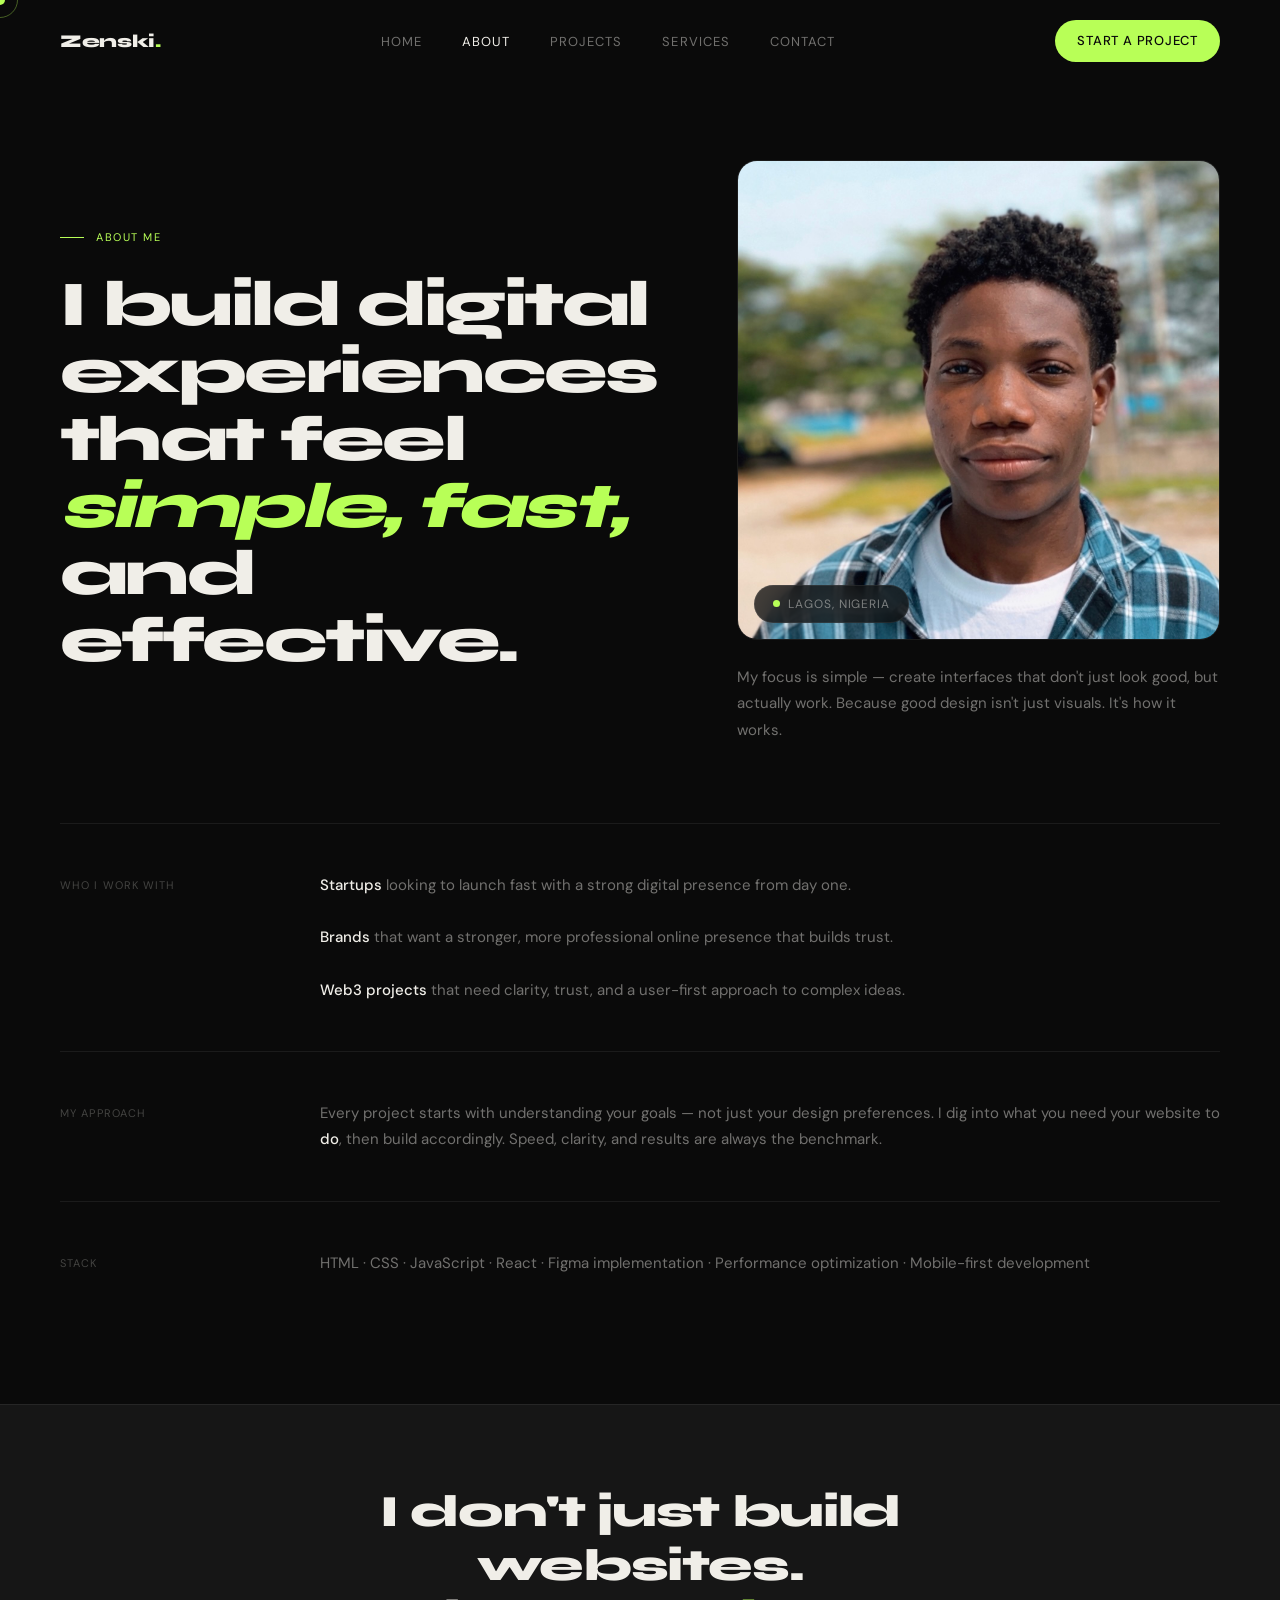
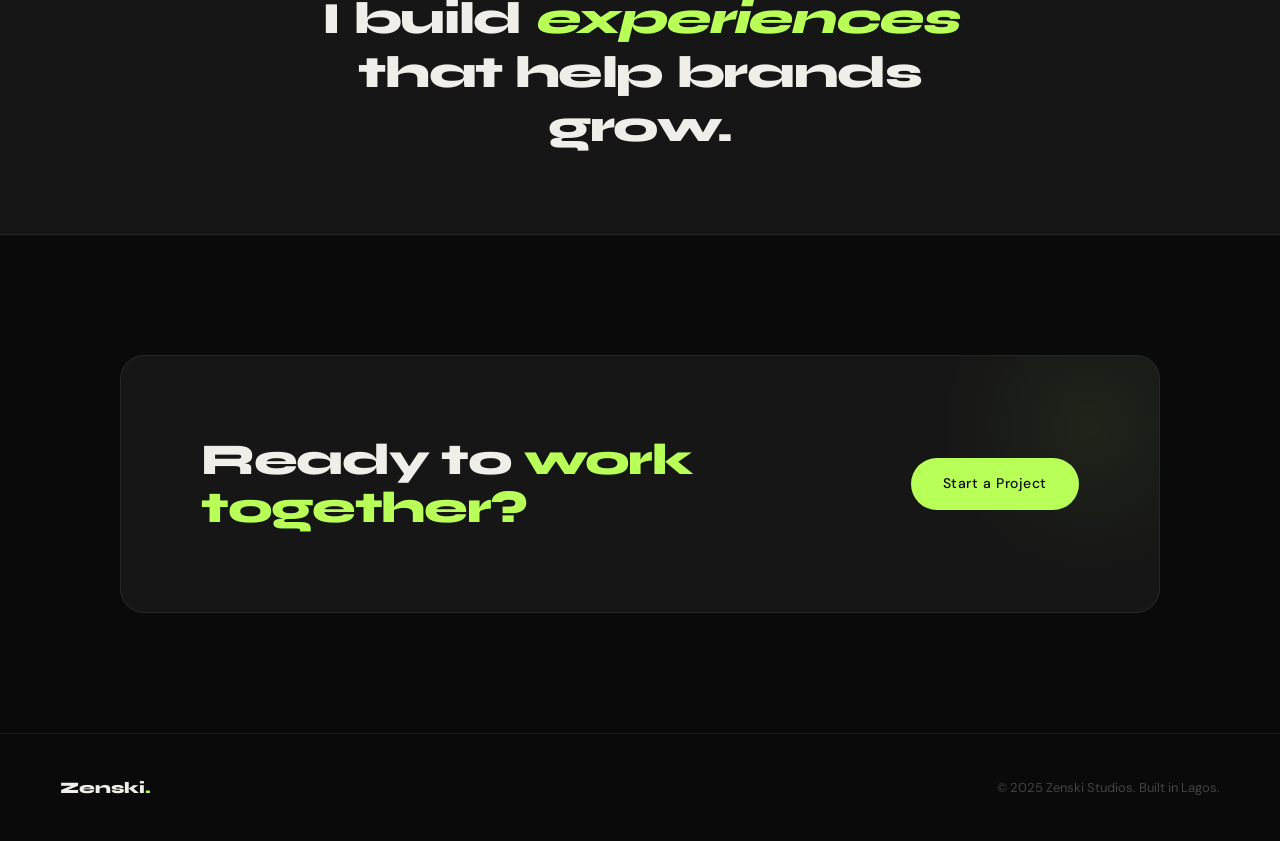
==== about.html @ ad173f5f "Add files via upload" ====
<!DOCTYPE html>
<html lang="en">
<head>
<meta charset="UTF-8">
<meta name="viewport" content="width=device-width, initial-scale=1.0">
<title>About — Zenski Studios</title>
<link rel="preconnect" href="https://fonts.googleapis.com">
<link rel="preconnect" href="https://fonts.gstatic.com" crossorigin>
<link href="https://fonts.googleapis.com/css2?family=Syne:wght@400;700;800&family=DM+Sans:ital,opsz,wght@0,9..40,300;0,9..40,400;0,9..40,500;1,9..40,300&display=swap" rel="stylesheet">
<link rel="stylesheet" href="styles.css">
</head>
<body>
<div class="cursor" id="cursor"></div>
<div class="cursor-ring" id="cursor-ring"></div>

<nav id="nav">
  <a href="index.html" class="nav-logo">Zenski<span>.</span></a>
  <ul class="nav-links">
    <li><a href="index.html">Home</a></li>
    <li><a href="about.html">About</a></li>
    <li><a href="projects.html">Projects</a></li>
    <li><a href="services.html">Services</a></li>
    <li><a href="contact.html">Contact</a></li>
  </ul>
  <a href="contact.html" class="nav-cta">Start a Project</a>
</nav>

<div class="about-hero">
  <div>
    <div class="section-label">About me</div>
    <h1>I build digital experiences that feel <em>simple, fast,</em> and effective.</h1>
  </div>
  <div style="display:flex;flex-direction:column;gap:24px">
    <div style="position:relative;border-radius:20px;overflow:hidden;border:1px solid var(--border);aspect-ratio:3/4;max-height:480px">
      <img src="[data-uri]" alt="Zenski — Frontend Developer based in Lagos" style="width:100%;height:100%;object-fit:cover;object-position:center top;display:block">
      <div style="position:absolute;bottom:16px;left:16px;background:rgba(10,10,10,0.75);backdrop-filter:blur(12px);border:1px solid var(--border);border-radius:40px;padding:8px 18px;font-size:12px;letter-spacing:0.08em;text-transform:uppercase;color:var(--text-muted);display:flex;align-items:center;gap:8px">
        <span style="width:7px;height:7px;border-radius:50%;background:var(--accent);display:inline-block;animation:pulse 2s infinite"></span>
        Lagos, Nigeria
      </div>
    </div>
    <p style="font-size:15px;color:var(--text-muted);line-height:1.75">My focus is simple — create interfaces that don't just look good, but actually work. Because good design isn't just visuals. It's how it works.</p>
  </div>
</div>

<div class="about-body">
  <div class="about-block reveal">
    <div class="about-block-label">Who I work with</div>
    <div class="about-block-content">
      <strong>Startups</strong> looking to launch fast with a strong digital presence from day one.<br><br>
      <strong>Brands</strong> that want a stronger, more professional online presence that builds trust.<br><br>
      <strong>Web3 projects</strong> that need clarity, trust, and a user-first approach to complex ideas.
    </div>
  </div>
  <div class="about-block reveal">
    <div class="about-block-label">My approach</div>
    <div class="about-block-content">
      Every project starts with understanding your goals — not just your design preferences. I dig into what you need your website to <strong>do</strong>, then build accordingly. Speed, clarity, and results are always the benchmark.
    </div>
  </div>
  <div class="about-block reveal">
    <div class="about-block-label">Stack</div>
    <div class="about-block-content">
      HTML · CSS · JavaScript · React · Figma implementation · Performance optimization · Mobile-first development
    </div>
  </div>
</div>

<div class="about-statement">
  <p>I don't just build websites.<br>I build <em>experiences</em> that help brands grow.</p>
</div>

<section class="section" style="padding-bottom:120px">
  <div class="cta-strip reveal">
    <h2>Ready to <span>work together?</span></h2>
    <a href="contact.html" class="btn-primary" style="white-space:nowrap;flex-shrink:0">Start a Project</a>
  </div>
</section>

<footer>
  <span class="foot-logo">Zenski<span>.</span></span>
  <p>© 2025 Zenski Studios. Built in Lagos.</p>
</footer>

<script src="main.js"></script>
</body>
</html>
---- styles.css ----
*, *::before, *::after { box-sizing: border-box; margin: 0; padding: 0; }

:root {
  --bg: #0A0A0A;
  --bg2: #111111;
  --bg3: #161616;
  --border: rgba(255,255,255,0.07);
  --border-hover: rgba(255,255,255,0.14);
  --text: #F0EEE8;
  --text-muted: rgba(240,238,232,0.45);
  --text-dim: rgba(240,238,232,0.25);
  --accent: #B8FF57;
  --accent-dark: #8FD130;
  --accent-glow: rgba(184,255,87,0.12);
}

html { scroll-behavior: smooth; }

body {
  background: var(--bg);
  color: var(--text);
  font-family: 'DM Sans', sans-serif;
  font-size: 16px;
  line-height: 1.7;
  overflow-x: hidden;
  cursor: none;
}

.cursor {
  width: 10px; height: 10px;
  background: var(--accent);
  border-radius: 50%;
  position: fixed;
  top: 0; left: 0;
  pointer-events: none;
  z-index: 9999;
  transform: translate(-50%, -50%);
  transition: width 0.2s, height 0.2s;
}
.cursor-ring {
  width: 36px; height: 36px;
  border: 1px solid rgba(184,255,87,0.35);
  border-radius: 50%;
  position: fixed;
  top: 0; left: 0;
  pointer-events: none;
  z-index: 9998;
  transform: translate(-50%, -50%);
}

nav {
  position: fixed;
  top: 0; left: 0; right: 0;
  z-index: 100;
  padding: 20px 60px;
  display: flex;
  align-items: center;
  justify-content: space-between;
  border-bottom: 1px solid transparent;
  transition: border-color 0.3s, background 0.3s, backdrop-filter 0.3s;
}
nav.scrolled {
  border-color: var(--border);
  background: rgba(10,10,10,0.85);
  backdrop-filter: blur(20px);
}
.nav-logo {
  font-family: 'Syne', sans-serif;
  font-weight: 800;
  font-size: 18px;
  letter-spacing: -0.02em;
  color: var(--text);
  text-decoration: none;
}
.nav-logo span { color: var(--accent); }
.nav-links {
  display: flex;
  gap: 40px;
  list-style: none;
}
.nav-links a {
  font-size: 13px;
  letter-spacing: 0.08em;
  text-transform: uppercase;
  color: var(--text-muted);
  text-decoration: none;
  transition: color 0.2s;
}
.nav-links a:hover, .nav-links a.active { color: var(--text); }
.nav-cta {
  font-size: 13px;
  letter-spacing: 0.06em;
  text-transform: uppercase;
  background: var(--accent);
  color: #0A0A0A;
  border: none;
  padding: 10px 22px;
  border-radius: 40px;
  font-family: 'DM Sans', sans-serif;
  font-weight: 500;
  cursor: none;
  text-decoration: none;
  transition: background 0.2s, transform 0.15s;
}
.nav-cta:hover { background: var(--accent-dark); transform: translateY(-1px); }

.btn-primary {
  background: var(--accent);
  color: #0A0A0A;
  font-family: 'DM Sans', sans-serif;
  font-size: 14px;
  font-weight: 500;
  letter-spacing: 0.04em;
  padding: 14px 32px;
  border-radius: 40px;
  border: none;
  cursor: none;
  text-decoration: none;
  transition: transform 0.15s, background 0.2s;
  display: inline-block;
}
.btn-primary:hover { transform: translateY(-2px); background: var(--accent-dark); }
.btn-ghost {
  background: transparent;
  color: var(--text-muted);
  font-family: 'DM Sans', sans-serif;
  font-size: 14px;
  letter-spacing: 0.04em;
  padding: 14px 28px;
  border-radius: 40px;
  border: 1px solid var(--border);
  cursor: none;
  text-decoration: none;
  transition: color 0.2s, border-color 0.2s, transform 0.15s;
  display: inline-block;
}
.btn-ghost:hover { color: var(--text); border-color: var(--border-hover); transform: translateY(-2px); }

.section { padding: 120px 60px; }
.section-label {
  font-size: 11px;
  letter-spacing: 0.14em;
  text-transform: uppercase;
  color: var(--accent);
  margin-bottom: 24px;
  display: flex;
  align-items: center;
  gap: 12px;
}
.section-label::before {
  content: '';
  display: inline-block;
  width: 24px;
  height: 1px;
  background: var(--accent);
}

.cta-strip {
  margin: 0 60px;
  border-radius: 24px;
  background: var(--bg3);
  border: 1px solid var(--border);
  padding: 80px 80px;
  display: flex;
  align-items: center;
  justify-content: space-between;
  gap: 40px;
  position: relative;
  overflow: hidden;
}
.cta-strip::before {
  content: '';
  position: absolute;
  top: -80px; right: -80px;
  width: 300px; height: 300px;
  background: radial-gradient(circle, rgba(184,255,87,0.06) 0%, transparent 70%);
  pointer-events: none;
}
.cta-strip h2 {
  font-family: 'Syne', sans-serif;
  font-size: clamp(26px, 3.5vw, 44px);
  font-weight: 800;
  letter-spacing: -0.03em;
  line-height: 1.1;
  max-width: 500px;
}
.cta-strip h2 span { color: var(--accent); }

footer {
  border-top: 1px solid var(--border);
  padding: 40px 60px;
  display: flex;
  align-items: center;
  justify-content: space-between;
}
.foot-logo {
  font-family: 'Syne', sans-serif;
  font-weight: 800;
  font-size: 16px;
  color: var(--text);
}
.foot-logo span { color: var(--accent); }
footer p { font-size: 13px; color: var(--text-dim); }

.reveal {
  opacity: 0;
  transform: translateY(32px);
  transition: opacity 0.7s ease, transform 0.7s ease;
}
.reveal.visible { opacity: 1; transform: none; }

@keyframes fadeSlideUp {
  from { opacity: 0; transform: translateY(24px); }
  to { opacity: 1; transform: translateY(0); }
}
@keyframes pulse {
  0%, 100% { opacity: 1; transform: scale(1); }
  50% { opacity: 0.6; transform: scale(0.85); }
}

/* Hero */
.hero {
  min-height: 100vh;
  display: flex;
  flex-direction: column;
  justify-content: center;
  padding: 160px 60px 80px;
  position: relative;
  overflow: hidden;
}
.hero-bg-text {
  position: absolute;
  top: 50%; left: -20px;
  transform: translateY(-50%);
  font-family: 'Syne', sans-serif;
  font-size: clamp(100px, 18vw, 280px);
  font-weight: 800;
  color: rgba(255,255,255,0.025);
  letter-spacing: -0.04em;
  line-height: 1;
  pointer-events: none;
  white-space: nowrap;
  user-select: none;
}
.hero-badge {
  display: inline-flex;
  align-items: center;
  gap: 8px;
  background: var(--bg3);
  border: 1px solid var(--border);
  border-radius: 40px;
  padding: 6px 16px 6px 6px;
  font-size: 12px;
  letter-spacing: 0.06em;
  text-transform: uppercase;
  color: var(--text-muted);
  margin-bottom: 48px;
  width: fit-content;
  animation: fadeSlideUp 0.8s ease forwards;
}
.hero-badge .dot {
  width: 8px; height: 8px;
  background: var(--accent);
  border-radius: 50%;
  animation: pulse 2s infinite;
}
.hero h1 {
  font-family: 'Syne', sans-serif;
  font-size: clamp(44px, 7.5vw, 96px);
  font-weight: 800;
  line-height: 1.0;
  letter-spacing: -0.04em;
  max-width: 820px;
  margin-bottom: 32px;
  animation: fadeSlideUp 0.8s 0.1s ease both;
}
.hero h1 em { font-style: italic; color: var(--accent); }
.hero-sub {
  font-size: clamp(15px, 1.5vw, 18px);
  color: var(--text-muted);
  max-width: 460px;
  line-height: 1.65;
  margin-bottom: 52px;
  font-weight: 300;
  animation: fadeSlideUp 0.8s 0.2s ease both;
}
.hero-actions {
  display: flex;
  gap: 16px;
  align-items: center;
  animation: fadeSlideUp 0.8s 0.3s ease both;
}
.hero-scroll {
  position: absolute;
  bottom: 40px; left: 60px;
  display: flex;
  align-items: center;
  gap: 12px;
  font-size: 11px;
  letter-spacing: 0.1em;
  text-transform: uppercase;
  color: var(--text-dim);
  animation: fadeSlideUp 0.8s 0.5s ease both;
}
.hero-scroll-line {
  width: 40px; height: 1px;
  background: var(--text-dim);
}

/* Stats */
.stats-row {
  display: grid;
  grid-template-columns: repeat(3, 1fr);
  gap: 1px;
  background: var(--border);
  border-top: 1px solid var(--border);
}
.stat-item {
  background: var(--bg);
  padding: 36px 60px;
}
.stat-num {
  font-family: 'Syne', sans-serif;
  font-size: 44px;
  font-weight: 800;
  letter-spacing: -0.03em;
  color: var(--accent);
  line-height: 1;
  margin-bottom: 6px;
}
.stat-label {
  font-size: 13px;
  color: var(--text-muted);
  letter-spacing: 0.06em;
  text-transform: uppercase;
}

/* Value */
.value-grid {
  display: grid;
  grid-template-columns: 1fr 1fr;
  gap: 80px;
  align-items: start;
}
.value-headline {
  font-family: 'Syne', sans-serif;
  font-size: clamp(32px, 4vw, 52px);
  font-weight: 800;
  letter-spacing: -0.03em;
  line-height: 1.1;
}
.value-headline span { color: var(--accent); }
.value-list { margin-top: 40px; list-style: none; }
.value-list li {
  padding: 20px 0;
  border-bottom: 1px solid var(--border);
  display: flex;
  gap: 20px;
  align-items: flex-start;
  font-size: 15px;
  color: var(--text-muted);
  line-height: 1.6;
}
.value-list li:first-child { border-top: 1px solid var(--border); }
.value-list .check {
  width: 22px; height: 22px;
  border-radius: 50%;
  background: var(--accent-glow);
  border: 1px solid var(--accent);
  flex-shrink: 0;
  display: flex;
  align-items: center;
  justify-content: center;
  margin-top: 2px;
  font-size: 11px;
  color: var(--accent);
}

/* Services grid */
.services-grid {
  display: grid;
  grid-template-columns: repeat(3, 1fr);
  gap: 1px;
  background: var(--border);
  border: 1px solid var(--border);
  border-radius: 20px;
  overflow: hidden;
  margin-top: 64px;
}
.service-card {
  background: var(--bg2);
  padding: 48px 40px;
  position: relative;
  transition: background 0.25s;
}
.service-card:hover { background: var(--bg3); }
.service-num {
  font-family: 'Syne', sans-serif;
  font-size: 64px;
  font-weight: 800;
  color: rgba(255,255,255,0.04);
  line-height: 1;
  margin-bottom: 32px;
  letter-spacing: -0.04em;
}
.service-title {
  font-family: 'Syne', sans-serif;
  font-size: 20px;
  font-weight: 700;
  margin-bottom: 14px;
  letter-spacing: -0.01em;
}
.service-desc { font-size: 14px; color: var(--text-muted); line-height: 1.65; }
.service-arrow {
  position: absolute;
  top: 40px; right: 40px;
  width: 36px; height: 36px;
  border: 1px solid var(--border);
  border-radius: 50%;
  display: flex;
  align-items: center;
  justify-content: center;
  font-size: 16px;
  color: var(--text-dim);
  transition: border-color 0.2s, color 0.2s, transform 0.2s;
}
.service-card:hover .service-arrow { border-color: var(--accent); color: var(--accent); transform: rotate(45deg); }

/* Projects grid */
.projects-grid {
  display: grid;
  grid-template-columns: repeat(3, 1fr);
  gap: 24px;
  margin-top: 64px;
}
.project-card {
  border: 1px solid var(--border);
  border-radius: 20px;
  overflow: hidden;
  background: var(--bg2);
  transition: border-color 0.25s, transform 0.25s;
  cursor: none;
  text-decoration: none;
  display: block;
  color: inherit;
}
.project-card:hover { border-color: var(--border-hover); transform: translateY(-4px); }
.project-thumb {
  height: 220px;
  position: relative;
  overflow: hidden;
  background: var(--bg3);
  display: flex;
  align-items: center;
  justify-content: center;
}
.project-thumb-inner {
  width: 100%;
  height: 100%;
  display: flex;
  align-items: center;
  justify-content: center;
  font-family: 'Syne', sans-serif;
  font-size: 52px;
  font-weight: 800;
  letter-spacing: -0.04em;
  opacity: 0.12;
  transition: opacity 0.25s;
}
.project-card:hover .project-thumb-inner { opacity: 0.18; }
.project-tag-label {
  position: absolute;
  top: 16px; left: 16px;
  font-size: 11px;
  letter-spacing: 0.08em;
  text-transform: uppercase;
  background: rgba(10,10,10,0.7);
  border: 1px solid var(--border);
  color: var(--text-muted);
  padding: 5px 12px;
  border-radius: 40px;
  backdrop-filter: blur(8px);
}
.project-info { padding: 28px; }
.project-title {
  font-family: 'Syne', sans-serif;
  font-size: 19px;
  font-weight: 700;
  letter-spacing: -0.02em;
  margin-bottom: 10px;
}
.project-desc { font-size: 13.5px; color: var(--text-muted); line-height: 1.6; margin-bottom: 20px; }
.project-tags { display: flex; gap: 8px; flex-wrap: wrap; }
.project-tag-sm {
  font-size: 11px;
  letter-spacing: 0.06em;
  text-transform: uppercase;
  color: var(--accent);
  background: var(--accent-glow);
  border: 1px solid rgba(184,255,87,0.2);
  padding: 4px 10px;
  border-radius: 40px;
}

/* About page */
.about-hero {
  padding: 160px 60px 80px;
  display: grid;
  grid-template-columns: 1fr 1fr;
  gap: 80px;
  align-items: center;
}
.about-hero h1 {
  font-family: 'Syne', sans-serif;
  font-size: clamp(36px, 5vw, 64px);
  font-weight: 800;
  letter-spacing: -0.04em;
  line-height: 1.05;
}
.about-hero h1 em { font-style: italic; color: var(--accent); }
.about-body { padding: 0 60px 80px; }
.about-block {
  border-top: 1px solid var(--border);
  padding: 48px 0;
  display: grid;
  grid-template-columns: 200px 1fr;
  gap: 60px;
  align-items: start;
}
.about-block-label {
  font-size: 11px;
  letter-spacing: 0.1em;
  text-transform: uppercase;
  color: var(--text-dim);
  padding-top: 4px;
}
.about-block-content { font-size: 15px; color: var(--text-muted); line-height: 1.75; }
.about-block-content strong { color: var(--text); font-weight: 500; }
.about-statement {
  background: var(--bg3);
  border-top: 1px solid var(--border);
  border-bottom: 1px solid var(--border);
  padding: 80px 60px;
  text-align: center;
}
.about-statement p {
  font-family: 'Syne', sans-serif;
  font-size: clamp(24px, 3.5vw, 48px);
  font-weight: 800;
  letter-spacing: -0.03em;
  line-height: 1.2;
  max-width: 700px;
  margin: 0 auto;
}
.about-statement p em { color: var(--accent); font-style: italic; }

/* Projects page */
.projects-page-hero { padding: 160px 60px 80px; }
.projects-page-hero h1 {
  font-family: 'Syne', sans-serif;
  font-size: clamp(40px, 6vw, 80px);
  font-weight: 800;
  letter-spacing: -0.04em;
  line-height: 1.0;
  max-width: 700px;
  margin-bottom: 24px;
}
.projects-page-hero p { font-size: 16px; color: var(--text-muted); max-width: 400px; }

.case-study {
  margin: 0 60px 60px;
  border: 1px solid var(--border);
  border-radius: 24px;
  overflow: hidden;
  background: var(--bg2);
  display: grid;
  grid-template-columns: 1.1fr 1fr;
}
.case-study-thumb {
  background: var(--bg3);
  display: flex;
  align-items: center;
  justify-content: center;
  padding: 60px;
  min-height: 340px;
  position: relative;
  overflow: hidden;
}
.case-study-thumb-bg {
  font-family: 'Syne', sans-serif;
  font-size: 80px;
  font-weight: 800;
  letter-spacing: -0.05em;
  opacity: 0.1;
  position: absolute;
  bottom: -10px; left: 20px;
  white-space: nowrap;
}
.case-study-info { padding: 56px 52px; display: flex; flex-direction: column; justify-content: center; }
.case-study-num { font-size: 11px; letter-spacing: 0.12em; text-transform: uppercase; color: var(--accent); margin-bottom: 16px; }
.case-study-title { font-family: 'Syne', sans-serif; font-size: 28px; font-weight: 800; letter-spacing: -0.02em; margin-bottom: 16px; }
.case-study-desc { font-size: 14px; color: var(--text-muted); line-height: 1.7; margin-bottom: 32px; }
.case-study-details { list-style: none; }
.case-study-details li {
  font-size: 13px; color: var(--text-muted);
  padding: 10px 0; border-bottom: 1px solid var(--border);
  display: flex; justify-content: space-between; align-items: center;
}
.case-study-details li:last-child { border-bottom: none; }
.case-study-details .pill {
  font-size: 11px; letter-spacing: 0.06em; text-transform: uppercase;
  color: var(--accent); background: var(--accent-glow);
  border: 1px solid rgba(184,255,87,0.2); padding: 3px 10px; border-radius: 40px;
}

/* Services page */
.services-page-hero { padding: 160px 60px 80px; }
.services-page-hero h1 {
  font-family: 'Syne', sans-serif;
  font-size: clamp(40px, 6vw, 80px);
  font-weight: 800;
  letter-spacing: -0.04em;
  line-height: 1.0;
  max-width: 600px;
  margin-bottom: 24px;
}
.services-page-hero p { font-size: 16px; color: var(--text-muted); max-width: 400px; }
.services-list { padding: 0 60px 120px; }
.service-row {
  border-top: 1px solid var(--border);
  padding: 52px 0;
  display: grid;
  grid-template-columns: 80px 280px 1fr auto;
  gap: 40px;
  align-items: start;
  position: relative;
}
.service-row::before {
  content: '';
  position: absolute;
  inset: 0 -60px;
  background: var(--bg3);
  opacity: 0;
  transition: opacity 0.2s;
  pointer-events: none;
}
.service-row:hover::before { opacity: 1; }
.service-row:last-child { border-bottom: 1px solid var(--border); }
.service-row-num { font-family: 'Syne', sans-serif; font-size: 13px; color: var(--text-dim); letter-spacing: 0.06em; padding-top: 4px; position: relative; z-index: 1; }
.service-row-title { font-family: 'Syne', sans-serif; font-size: 22px; font-weight: 700; letter-spacing: -0.02em; position: relative; z-index: 1; }
.service-row-desc { font-size: 14px; color: var(--text-muted); line-height: 1.7; position: relative; z-index: 1; }
.service-row-cta {
  position: relative; z-index: 1;
  width: 44px; height: 44px;
  border: 1px solid var(--border);
  border-radius: 50%;
  display: flex; align-items: center; justify-content: center;
  color: var(--text-muted); font-size: 18px;
  transition: border-color 0.2s, color 0.2s, transform 0.2s;
  text-decoration: none;
}
.service-row:hover .service-row-cta { border-color: var(--accent); color: var(--accent); transform: rotate(45deg); }

/* Contact */
.contact-layout {
  padding: 160px 60px 120px;
  display: grid;
  grid-template-columns: 1fr 1fr;
  gap: 80px;
  align-items: start;
}
.contact-left h1 {
  font-family: 'Syne', sans-serif;
  font-size: clamp(36px, 5vw, 64px);
  font-weight: 800;
  letter-spacing: -0.04em;
  line-height: 1.05;
  margin-bottom: 24px;
}
.contact-left h1 span { color: var(--accent); }
.contact-left p { font-size: 15px; color: var(--text-muted); line-height: 1.7; margin-bottom: 48px; }
.contact-methods { display: flex; flex-direction: column; gap: 16px; }
.contact-method {
  display: flex; align-items: center; gap: 20px;
  padding: 20px 24px;
  background: var(--bg2);
  border: 1px solid var(--border);
  border-radius: 16px;
  text-decoration: none;
  color: var(--text);
  transition: border-color 0.2s, transform 0.2s;
  cursor: none;
}
.contact-method:hover { border-color: var(--border-hover); transform: translateX(4px); }
.contact-method-icon {
  width: 44px; height: 44px;
  background: var(--bg3);
  border: 1px solid var(--border);
  border-radius: 12px;
  display: flex; align-items: center; justify-content: center;
  font-size: 18px; flex-shrink: 0;
}
.contact-method-text .label { font-size: 11px; letter-spacing: 0.08em; text-transform: uppercase; color: var(--text-dim); margin-bottom: 2px; }
.contact-method-text .value { font-size: 14px; color: var(--text-muted); }
.contact-form {
  background: var(--bg2);
  border: 1px solid var(--border);
  border-radius: 24px;
  padding: 52px 48px;
}
.form-group { margin-bottom: 24px; }
.form-label { font-size: 12px; letter-spacing: 0.08em; text-transform: uppercase; color: var(--text-muted); display: block; margin-bottom: 10px; }
.form-input, .form-textarea {
  width: 100%;
  background: var(--bg3);
  border: 1px solid var(--border);
  border-radius: 12px;
  padding: 14px 18px;
  font-family: 'DM Sans', sans-serif;
  font-size: 15px;
  color: var(--text);
  outline: none;
  transition: border-color 0.2s;
  resize: none;
}
.form-input::placeholder, .form-textarea::placeholder { color: var(--text-dim); }
.form-input:focus, .form-textarea:focus { border-color: var(--accent); }
.form-textarea { min-height: 140px; }
.form-submit {
  width: 100%;
  background: var(--accent);
  color: #0A0A0A;
  font-family: 'DM Sans', sans-serif;
  font-size: 15px;
  font-weight: 500;
  padding: 16px;
  border: none;
  border-radius: 40px;
  cursor: none;
  transition: background 0.2s, transform 0.15s;
  letter-spacing: 0.03em;
}
.form-submit:hover { background: var(--accent-dark); transform: translateY(-1px); }

@media (max-width: 900px) {
  nav { padding: 20px 24px; }
  .nav-links { display: none; }
  .hero, .section { padding-left: 24px; padding-right: 24px; }
  .hero { padding-top: 120px; }
  .hero h1 { font-size: 42px; }
  .value-grid, .about-hero, .contact-layout, .case-study { grid-template-columns: 1fr; }
  .services-grid, .projects-grid { grid-template-columns: 1fr; }
  .stat-item { padding: 28px 24px; }
  .cta-strip { margin: 0 24px; padding: 48px 32px; flex-direction: column; text-align: center; }
  .about-block { grid-template-columns: 1fr; gap: 16px; }
  .service-row { grid-template-columns: 1fr; gap: 16px; }
  .service-row-cta { display: none; }
  .about-body, .services-list, .projects-page-hero { padding-left: 24px; padding-right: 24px; }
  .case-study { margin: 0 24px 40px; }
  footer { padding: 32px 24px; flex-direction: column; gap: 12px; text-align: center; }
  .contact-layout { padding: 120px 24px 80px; }
  .contact-form { padding: 32px 24px; }
  .services-page-hero, .projects-page-hero { padding-left: 24px; padding-right: 24px; }
}
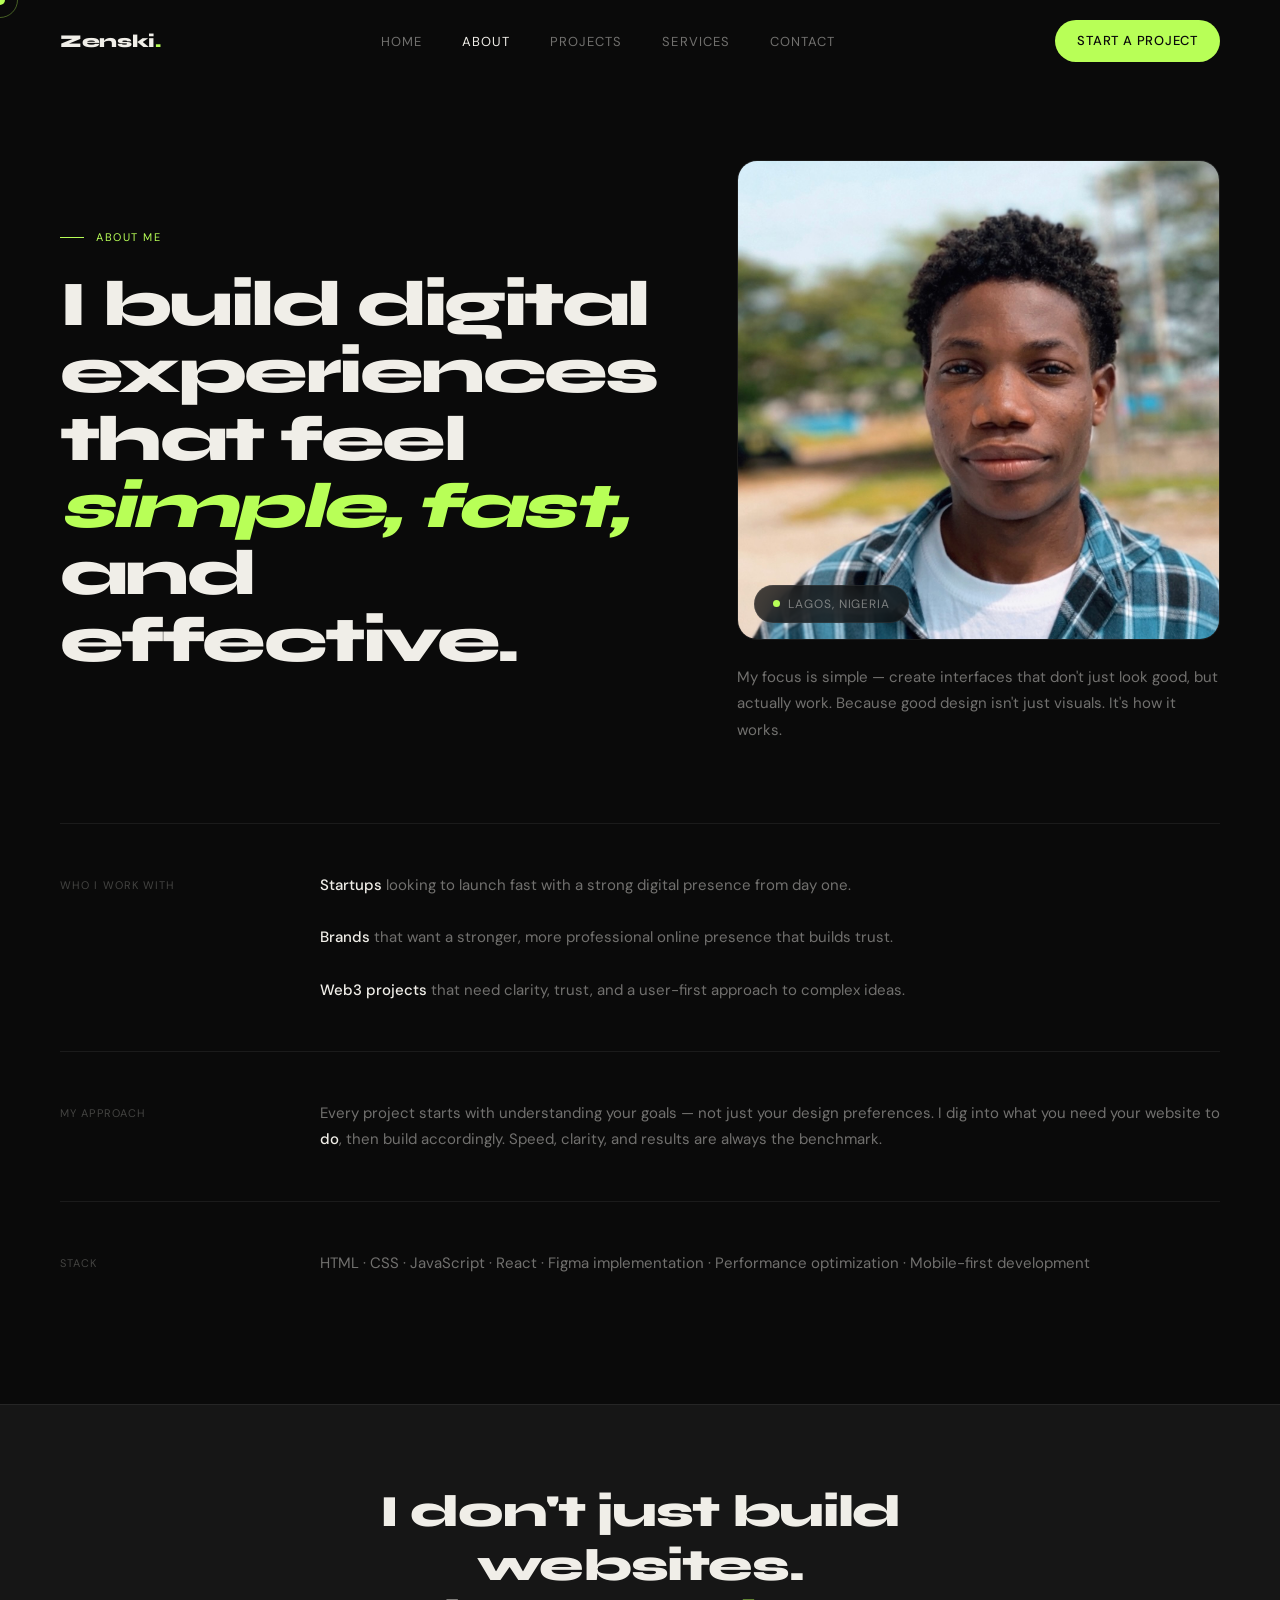
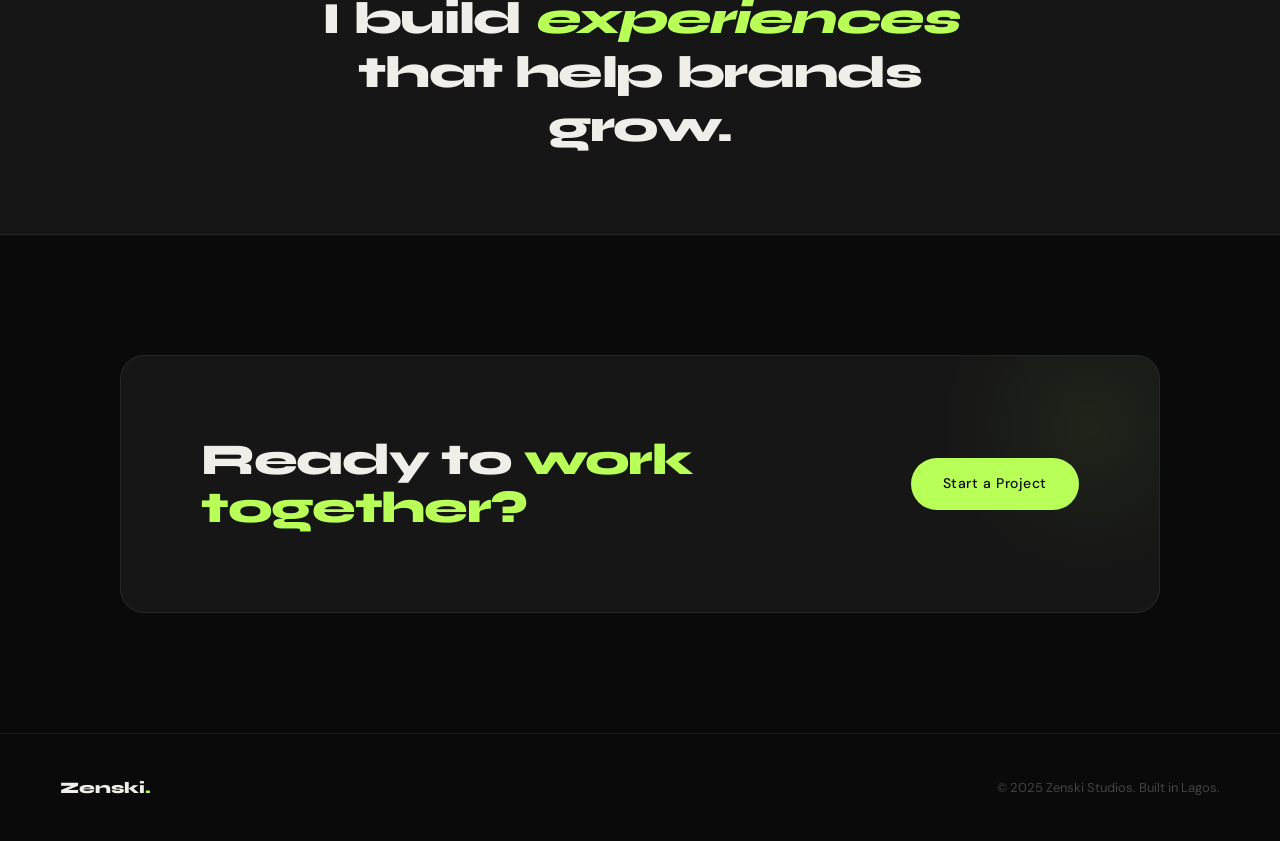
==== commit d0e370c8: "Add files via upload" ====
--- a/about.html
+++ b/about.html
@@ -1,86 +1,99 @@
-<!DOCTYPE html>
-<html lang="en">
-<head>
-<meta charset="UTF-8">
-<meta name="viewport" content="width=device-width, initial-scale=1.0">
-<title>About — Zenski Studios</title>
-<link rel="preconnect" href="https://fonts.googleapis.com">
-<link rel="preconnect" href="https://fonts.gstatic.com" crossorigin>
-<link href="https://fonts.googleapis.com/css2?family=Syne:wght@400;700;800&family=DM+Sans:ital,opsz,wght@0,9..40,300;0,9..40,400;0,9..40,500;1,9..40,300&display=swap" rel="stylesheet">
-<link rel="stylesheet" href="styles.css">
-</head>
-<body>
-<div class="cursor" id="cursor"></div>
-<div class="cursor-ring" id="cursor-ring"></div>
-
-<nav id="nav">
-  <a href="index.html" class="nav-logo">Zenski<span>.</span></a>
-  <ul class="nav-links">
-    <li><a href="index.html">Home</a></li>
-    <li><a href="about.html">About</a></li>
-    <li><a href="projects.html">Projects</a></li>
-    <li><a href="services.html">Services</a></li>
-    <li><a href="contact.html">Contact</a></li>
-  </ul>
-  <a href="contact.html" class="nav-cta">Start a Project</a>
-</nav>
-
-<div class="about-hero">
-  <div>
-    <div class="section-label">About me</div>
-    <h1>I build digital experiences that feel <em>simple, fast,</em> and effective.</h1>
-  </div>
-  <div style="display:flex;flex-direction:column;gap:24px">
-    <div style="position:relative;border-radius:20px;overflow:hidden;border:1px solid var(--border);aspect-ratio:3/4;max-height:480px">
-      <img src="[data-uri]" alt="Zenski — Frontend Developer based in Lagos" style="width:100%;height:100%;object-fit:cover;object-position:center top;display:block">
-      <div style="position:absolute;bottom:16px;left:16px;background:rgba(10,10,10,0.75);backdrop-filter:blur(12px);border:1px solid var(--border);border-radius:40px;padding:8px 18px;font-size:12px;letter-spacing:0.08em;text-transform:uppercase;color:var(--text-muted);display:flex;align-items:center;gap:8px">
-        <span style="width:7px;height:7px;border-radius:50%;background:var(--accent);display:inline-block;animation:pulse 2s infinite"></span>
-        Lagos, Nigeria
-      </div>
-    </div>
-    <p style="font-size:15px;color:var(--text-muted);line-height:1.75">My focus is simple — create interfaces that don't just look good, but actually work. Because good design isn't just visuals. It's how it works.</p>
-  </div>
-</div>
-
-<div class="about-body">
-  <div class="about-block reveal">
-    <div class="about-block-label">Who I work with</div>
-    <div class="about-block-content">
-      <strong>Startups</strong> looking to launch fast with a strong digital presence from day one.<br><br>
-      <strong>Brands</strong> that want a stronger, more professional online presence that builds trust.<br><br>
-      <strong>Web3 projects</strong> that need clarity, trust, and a user-first approach to complex ideas.
-    </div>
-  </div>
-  <div class="about-block reveal">
-    <div class="about-block-label">My approach</div>
-    <div class="about-block-content">
-      Every project starts with understanding your goals — not just your design preferences. I dig into what you need your website to <strong>do</strong>, then build accordingly. Speed, clarity, and results are always the benchmark.
-    </div>
-  </div>
-  <div class="about-block reveal">
-    <div class="about-block-label">Stack</div>
-    <div class="about-block-content">
-      HTML · CSS · JavaScript · React · Figma implementation · Performance optimization · Mobile-first development
-    </div>
-  </div>
-</div>
-
-<div class="about-statement">
-  <p>I don't just build websites.<br>I build <em>experiences</em> that help brands grow.</p>
-</div>
-
-<section class="section" style="padding-bottom:120px">
-  <div class="cta-strip reveal">
-    <h2>Ready to <span>work together?</span></h2>
-    <a href="contact.html" class="btn-primary" style="white-space:nowrap;flex-shrink:0">Start a Project</a>
-  </div>
-</section>
-
-<footer>
-  <span class="foot-logo">Zenski<span>.</span></span>
-  <p>© 2025 Zenski Studios. Built in Lagos.</p>
-</footer>
-
-<script src="main.js"></script>
-</body>
+<!DOCTYPE html>
+<html lang="en">
+<head>
+<meta charset="UTF-8">
+<meta name="viewport" content="width=device-width, initial-scale=1.0">
+<title>About — Zenski Studios</title>
+<link rel="preconnect" href="https://fonts.googleapis.com">
+<link rel="preconnect" href="https://fonts.gstatic.com" crossorigin>
+<link href="https://fonts.googleapis.com/css2?family=Syne:wght@400;700;800&family=DM+Sans:ital,opsz,wght@0,9..40,300;0,9..40,400;0,9..40,500;1,9..40,300&display=swap" rel="stylesheet">
+<link rel="stylesheet" href="styles.css">
+</head>
+<body>
+<div class="cursor" id="cursor"></div>
+<div class="cursor-ring" id="cursor-ring"></div>
+
+<nav id="nav">
+  <a href="index.html" class="nav-logo">Zenski<span>.</span></a>
+  <ul class="nav-links">
+    <li><a href="index.html">Home</a></li>
+    <li><a href="about.html">About</a></li>
+    <li><a href="projects.html">Projects</a></li>
+    <li><a href="services.html">Services</a></li>
+    <li><a href="contact.html">Contact</a></li>
+  </ul>
+  <a href="contact.html" class="nav-cta">Start a Project</a>
+  <div class="nav-mobile-toggle" id="nav-toggle">
+    <span></span>
+    <span></span>
+    <span></span>
+  </div>
+</nav>
+
+<div class="nav-mobile-menu" id="nav-menu">
+  <a href="index.html">Home</a>
+  <a href="about.html">About</a>
+  <a href="projects.html">Projects</a>
+  <a href="services.html">Services</a>
+  <a href="contact.html">Contact</a>
+</div>
+
+<div class="about-hero">
+  <div>
+    <div class="section-label">About me</div>
+    <h1>I build digital experiences that feel <em>simple, fast,</em> and effective.</h1>
+  </div>
+  <div style="display:flex;flex-direction:column;gap:24px">
+    <div style="position:relative;border-radius:20px;overflow:hidden;border:1px solid var(--border);aspect-ratio:3/4;max-height:480px">
+      <img src="[data-uri]